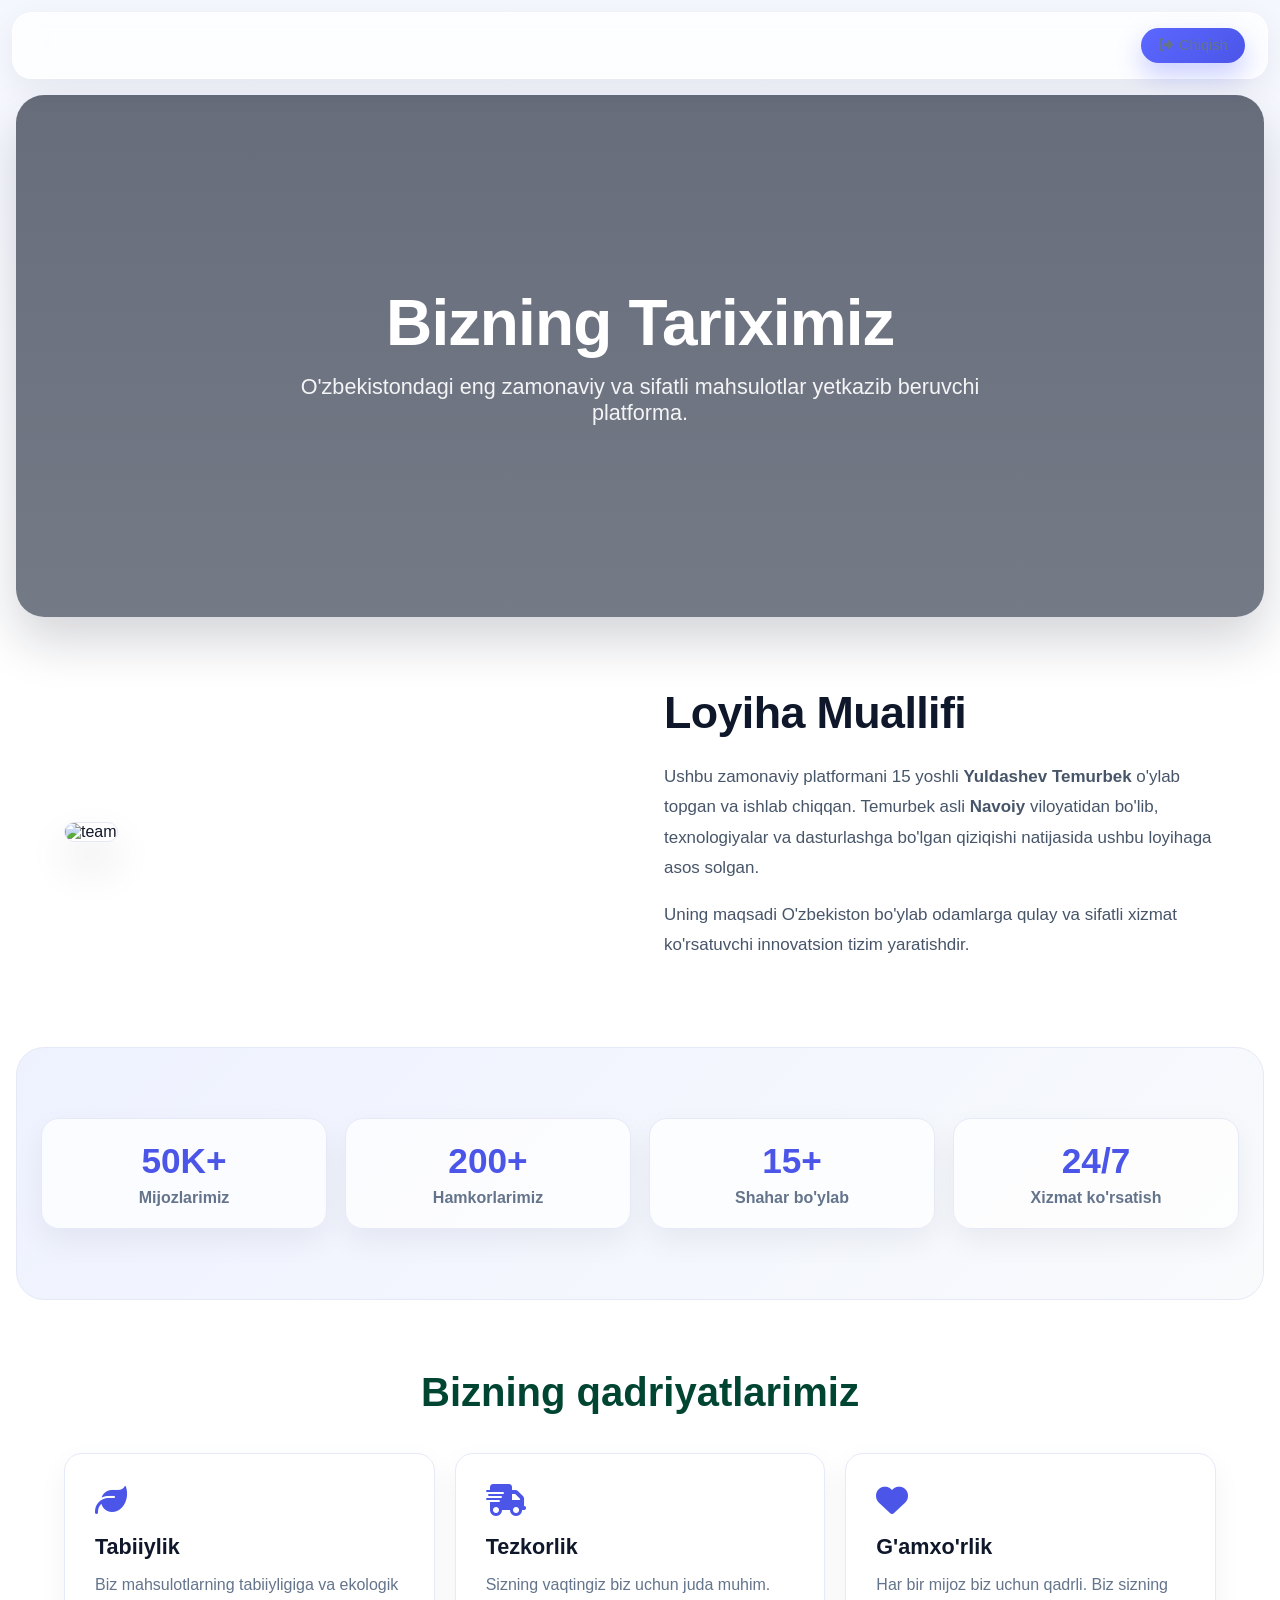
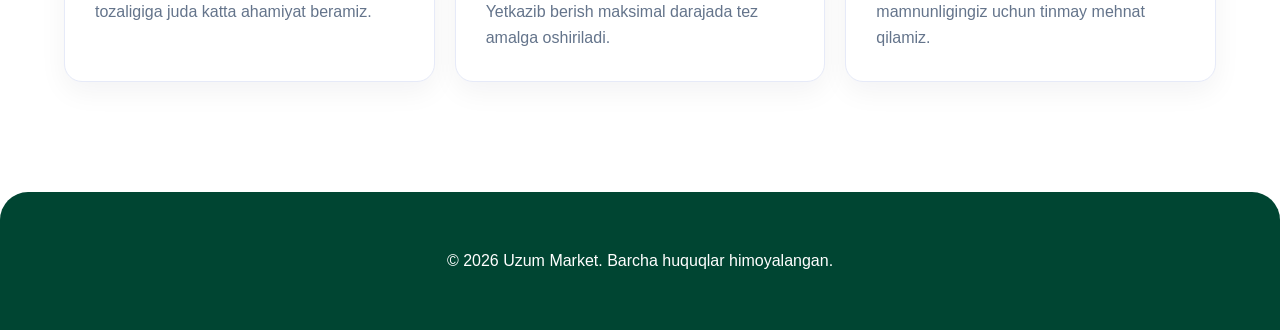
==== about.html @ 5b82d638 "Initial commit with Google Login and design updates" ====
<!DOCTYPE html>
<html lang="uz">
<head>
    <meta charset="UTF-8">
    <meta name="viewport" content="width=device-width, initial-scale=1.0">
    <title>Biz haqimizda - Uzum Market</title>
    <link rel="stylesheet" href="styles.css">
    <link href="https://fonts.googleapis.com/css2?family=Outfit:wght@300;400;600;700&display=swap" rel="stylesheet">
    <link href="https://cdnjs.cloudflare.com/ajax/libs/font-awesome/6.4.0/css/all.min.css" rel="stylesheet">
    <style>
        body {
            font-family: 'Outfit', sans-serif;
            background: linear-gradient(180deg, #f5f7ff 0%, #ffffff 32%);
            color: #0f172a;
            overflow-x: hidden;
        }

        .about-exit-btn {
            text-decoration: none;
            padding: 0.58rem 1.1rem;
            font-size: 0.88rem;
        }

        .about-hero {
            min-height: 58vh;
            margin: 1rem 1rem 0;
            border-radius: 28px;
            background: linear-gradient(rgba(15, 23, 42, 0.62), rgba(30, 41, 59, 0.62)), url('https://images.unsplash.com/photo-1542838132-92c53300491e?ixlib=rb-1.2.1&auto=format&fit=crop&w=1350&q=80');
            background-size: cover;
            background-position: center;
            display: flex;
            align-items: center;
            justify-content: center;
            color: white;
            text-align: center;
            box-shadow: 0 24px 50px rgba(15, 23, 42, 0.18);
        }

        .hero-content h1 {
            font-size: clamp(2.4rem, 6vw, 4rem);
            margin-bottom: 14px;
            font-weight: 700;
            letter-spacing: -0.8px;
        }

        .hero-content p {
            font-size: clamp(1rem, 2.6vw, 1.35rem);
            opacity: 0.92;
            max-width: 720px;
            margin: 0 auto;
        }

        .section {
            padding: 70px 24px;
            max-width: 1200px;
            margin: 0 auto;
        }

        .grid-2 {
            display: grid;
            grid-template-columns: 1fr 1fr;
            gap: 48px;
            align-items: center;
        }

        .story-text h2 {
            font-size: clamp(2rem, 4.3vw, 2.8rem);
            color: #0f172a;
            margin-bottom: 24px;
            letter-spacing: -0.6px;
        }

        .story-text p {
            font-size: 1.06rem;
            line-height: 1.8;
            color: #475569;
            margin-bottom: 16px;
        }

        .story-img img {
            width: 100%;
            border-radius: 26px;
            border: 1px solid #e5e9f7;
            box-shadow: 0 22px 44px rgba(15, 23, 42, 0.12);
        }

        .stats {
            background: linear-gradient(135deg, #eef2ff, #f8fafc);
            padding: 70px 24px;
            margin: 0 1rem;
            border-radius: 28px;
            border: 1px solid #e5e9f7;
        }

        .stats-grid {
            display: grid;
            grid-template-columns: repeat(4, 1fr);
            gap: 18px;
            max-width: 1200px;
            margin: 0 auto;
            text-align: center;
        }

        .stat-item {
            background: rgba(255, 255, 255, 0.75);
            border: 1px solid #e6eaf8;
            border-radius: 18px;
            padding: 1.35rem 1rem;
            box-shadow: 0 12px 30px rgba(15, 23, 42, 0.06);
        }

        .stat-item h3 {
            font-size: 2.2rem;
            color: #4b55e8;
            margin-bottom: 8px;
        }

        .stat-item p {
            font-size: 1rem;
            color: #64748b;
            font-weight: 600;
        }

        .values-grid {
            display: grid;
            grid-template-columns: repeat(3, 1fr);
            gap: 20px;
            margin-top: 38px;
        }

        .value-card {
            padding: 30px;
            background: white;
            border-radius: 18px;
            border: 1px solid #e6eaf8;
            transition: transform 0.25s ease, box-shadow 0.25s ease, border-color 0.25s ease;
            box-shadow: 0 10px 28px rgba(15, 23, 42, 0.05);
        }

        .value-card:hover {
            transform: translateY(-6px);
            box-shadow: 0 20px 36px rgba(15, 23, 42, 0.1);
            border-color: #cfd8ff;
        }

        .value-card i {
            font-size: 2rem;
            color: #4b55e8;
            margin-bottom: 18px;
        }

        .value-card h4 {
            font-size: 1.35rem;
            margin-bottom: 12px;
            color: #0f172a;
        }

        .value-card p {
            color: #64748b;
            line-height: 1.65;
        }

        footer {
            background: linear-gradient(180deg, #0f172a, #111827);
            color: #cbd5e1;
            padding: 60px 20px;
            text-align: center;
            margin-top: 40px;
            border-radius: 28px 28px 0 0;
        }

        @media (max-width: 960px) {
            .grid-2 {
                grid-template-columns: 1fr;
            }

            .stats-grid {
                grid-template-columns: repeat(2, 1fr);
            }

            .values-grid {
                grid-template-columns: 1fr;
            }
        }

        @media (max-width: 768px) {
            .about-hero {
                margin: 0.6rem;
                border-radius: 20px;
                min-height: 46vh;
            }

            .stats {
                margin: 0 0.6rem;
                border-radius: 20px;
                padding: 44px 16px;
            }

            .stats-grid {
                grid-template-columns: 1fr;
            }
        }
    </style>
</head>
<body>

    <header class="header">
        <div class="logo"></div>
        <nav class="nav">
            <a href="index.html" class="btn btn-primary about-exit-btn">
                <i class="fas fa-sign-out-alt"></i> Chiqish
            </a>
        </nav>
    </header>

    <section class="about-hero">
        <div class="hero-content">
            <h1>Bizning Tariximiz</h1>
            <p>O'zbekistondagi eng zamonaviy va sifatli mahsulotlar yetkazib beruvchi platforma.</p>
        </div>
    </section>

    <section class="section">
        <div class="grid-2">
            <div class="story-img">
                <img src="https://images.unsplash.com/photo-1534483509719-3feaee7c30da?ixlib=rb-1.2.1&auto=format&fit=crop&w=1350&q=80" alt="team">
            </div>
            <div class="story-text">
                <h2>Loyiha Muallifi</h2>
                <p>Ushbu zamonaviy platformani 15 yoshli <b>Yuldashev Temurbek</b> o'ylab topgan va ishlab chiqqan. Temurbek asli <b>Navoiy</b> viloyatidan bo'lib, texnologiyalar va dasturlashga bo'lgan qiziqishi natijasida ushbu loyihaga asos solgan.</p>
                <p>Uning maqsadi O'zbekiston bo'ylab odamlarga qulay va sifatli xizmat ko'rsatuvchi innovatsion tizim yaratishdir.</p>
            </div>
        </div>
    </section>

    <section class="stats">
        <div class="stats-grid">
            <div class="stat-item">
                <h3>50K+</h3>
                <p>Mijozlarimiz</p>
            </div>
            <div class="stat-item">
                <h3>200+</h3>
                <p>Hamkorlarimiz</p>
            </div>
            <div class="stat-item">
                <h3>15+</h3>
                <p>Shahar bo'ylab</p>
            </div>
            <div class="stat-item">
                <h3>24/7</h3>
                <p>Xizmat ko'rsatish</p>
            </div>
        </div>
    </section>

    <section class="section">
        <h2 style="text-align:center; font-size: 2.5rem; color: #004532; margin-bottom: 20px;">Bizning qadriyatlarimiz</h2>
        <div class="values-grid">
            <div class="value-card">
                <i class="fas fa-leaf"></i>
                <h4>Tabiiylik</h4>
                <p>Biz mahsulotlarning tabiiyligiga va ekologik tozaligiga juda katta ahamiyat beramiz.</p>
            </div>
            <div class="value-card">
                <i class="fas fa-shipping-fast"></i>
                <h4>Tezkorlik</h4>
                <p>Sizning vaqtingiz biz uchun juda muhim. Yetkazib berish maksimal darajada tez amalga oshiriladi.</p>
            </div>
            <div class="value-card">
                <i class="fas fa-heart"></i>
                <h4>G'amxo'rlik</h4>
                <p>Har bir mijoz biz uchun qadrli. Biz sizning mamnunligingiz uchun tinmay mehnat qilamiz.</p>
            </div>
        </div>
    </section>

    <footer style="background:#004532; color:white; padding: 60px 20px; text-align:center;">
        <p>&copy; 2026 Uzum Market. Barcha huquqlar himoyalangan.</p>
    </footer>

</body>
</html>
---- styles.css ----
:root {
    --primary-yellow: #f4ea6c;
    --text-dark: #121212;
    --text-gray: #666666;
}

* {
    margin: 0;
    padding: 0;
    box-sizing: border-box;
    font-family: 'Inter', sans-serif;
}

body {
    background-color: #ffffff;
    min-height: 100vh;
    display: flex;
    flex-direction: column;
    overflow-x: hidden;
}

.header {
    display: flex;
    justify-content: space-between;
    align-items: center;
    padding: 1.2rem 2.5rem;
    background-color: white;
}

.logo {
    display: flex;
    align-items: center;
    gap: 0.6rem;
    font-weight: 500;
    font-size: 1rem;
    color: var(--text-dark);
}

.logo-icon {
    background-color: var(--text-dark);
    color: white;
    width: 28px;
    height: 28px;
    display: flex;
    align-items: center;
    justify-content: center;
    border-radius: 6px;
    font-size: 1rem;
}

.nav {
    display: flex;
    gap: 2rem;
}

.nav a {
    text-decoration: none;
    color: var(--text-gray);
    font-size: 0.9rem;
    font-weight: 500;
    display: flex;
    align-items: center;
    gap: 0.4rem;
    transition: color 0.3s;
}

.nav a:hover {
    color: var(--text-dark);
}

.text-xs {
    font-size: 0.65rem;
}

.btn {
    padding: 0.6rem 1.4rem;
    border-radius: 50px;
    font-weight: 500;
    font-size: 0.9rem;
    border: none;
    cursor: pointer;
    transition: all 0.3s ease;
}

.btn-primary {
    background-color: var(--primary-yellow);
    color: var(--text-dark);
}

.btn-primary:hover {
    transform: translateY(-2px);
    box-shadow: 0 4px 12px rgba(244, 234, 108, 0.4);
}

.btn-secondary {
    background-color: rgba(255, 255, 255, 0.15);
    color: white;
    backdrop-filter: blur(8px);
    border: 1px solid rgba(255, 255, 255, 0.3);
}

.btn-secondary:hover {
    background-color: rgba(255, 255, 255, 0.25);
}

.main-container {
    flex: 1;
    padding: 0 0.5rem 0.5rem 0.5rem;
    display: flex;
    flex-direction: column;
}

.hero-section {
    width: 100%;
    min-height: calc(100vh - 80px);
    display: flex;
    margin-bottom: 2rem;
}

.content-wrapper {
    flex: 1;
    border-radius: 12px;
    background-image: linear-gradient(rgba(0, 0, 0, 0.45), rgba(0, 0, 0, 0.45)), url('bg.png');
    background-size: cover;
    background-position: center;
    display: flex;
    padding: 4rem 6rem;
    position: relative;
    box-shadow: 0 4px 24px rgba(0,0,0,0.1);
}

.left-content {
    flex: 1;
    display: flex;
    flex-direction: column;
    justify-content: center;
    z-index: 2;
}

.left-content h1 {
    color: white;
    font-size: 4.5rem;
    font-weight: 200;
    line-height: 1.1;
    margin-bottom: 2rem;
    letter-spacing: -1px;
}

.subtitle {
    color: rgba(255, 255, 255, 0.9);
    font-size: 1.1rem;
    margin-bottom: 2.5rem;
    font-weight: 300;
}

.cta-buttons {
    display: flex;
    gap: 1rem;
}

.right-content {
    flex: 1;
    display: flex;
    align-items: center;
    justify-content: flex-end;
    z-index: 2;
}

.glass-card {
    background: rgba(255, 255, 255, 0.05);
    backdrop-filter: blur(16px);
    -webkit-backdrop-filter: blur(16px);
    border: 1px solid rgba(255, 255, 255, 0.15);
    border-radius: 20px;
    padding: 2.5rem;
    width: 100%;
    max-width: 580px;
    color: white;
    box-shadow: 0 8px 32px rgba(0, 0, 0, 0.1);
}

.stats-row {
    display: flex;
    gap: 1.5rem;
    margin-bottom: 2rem;
    border-bottom: 1px solid rgba(255, 255, 255, 0.15);
    padding-bottom: 2rem;
}

.stat {
    flex: 1;
}

.stat h3 {
    font-size: 1.6rem;
    font-weight: 500;
    margin-bottom: 0.5rem;
}

.stat p {
    font-size: 0.75rem;
    color: rgba(255, 255, 255, 0.7);
    line-height: 1.5;
    font-weight: 300;
}

.logos-grid {
    display: grid;
    grid-template-columns: repeat(3, 1fr);
    gap: 1.5rem 1rem;
    align-items: center;
}

.partner-logo {
    display: flex;
    align-items: center;
    gap: 0.5rem;
    font-size: 1rem;
    font-weight: 600;
    color: white;
}

.partner-logo i {
    font-size: 1.2rem;
}

.bordered {
    border: 1px solid white;
    padding: 0.1rem 0.2rem;
    border-radius: 2px;
}

/* User Pill Styling */
.user-pill {
    display: flex;
    align-items: center;
    background: rgba(0, 69, 50, 0.05);
    border: 1px solid rgba(0, 69, 50, 0.1);
    padding: 5px 5px 5px 12px;
    border-radius: 50px;
    gap: 10px;
    transition: all 0.3s ease;
}

.user-pill:hover {
    background: rgba(0, 69, 50, 0.08);
    transform: translateY(-1px);
}

.user-pill-name {
    font-weight: 500;
    color: #004532;
    font-size: 0.9rem;
}

.user-pill-avatar {
    width: 32px;
    height: 32px;
    border-radius: 50%;
    object-fit: cover;
    border: 2px solid white;
    box-shadow: 0 2px 8px rgba(0,0,0,0.1);
}

.user-pill-initials {
    width: 32px;
    height: 32px;
    border-radius: 50%;
    background: #004532;
    color: white;
    display: flex;
    align-items: center;
    justify-content: center;
    font-size: 0.8rem;
    font-weight: 600;
}

.user-pill-logout {
    background: white;
    border: none;
    width: 28px;
    height: 28px;
    border-radius: 50%;
    display: flex;
    align-items: center;
    justify-content: center;
    cursor: pointer;
    color: #ff4757;
    transition: all 0.2s ease;
    box-shadow: 0 2px 5px rgba(0,0,0,0.05);
}

.user-pill-logout:hover {
    background: #ff4757;
    color: white;
    transform: scale(1.1);
}

/* Dropdown Styles */
.nav {
    position: relative;
    display: flex;
    gap: 1rem;
    align-items: center;
}

.nav-link {
    padding: 0.5rem 1rem;
    border-radius: 50px;
    transition: all 0.3s ease;
}

.dropdown:hover .nav-link, .nav-link:hover {
    background-color: #fdfae2;
    color: #121212;
}

.dropdown {
    position: relative;
}

.dropdown-menu {
    position: absolute;
    top: calc(100% + 12px);
    background: white;
    border-radius: 16px;
    box-shadow: 0 20px 60px rgba(0,0,0,0.12), 0 2px 8px rgba(0,0,0,0.06);
    opacity: 0;
    visibility: hidden;
    transform: translateY(8px);
    transition: all 0.25s ease;
    z-index: 9999;
    border: 1px solid #eaeaea;
    pointer-events: none;
}

.dropdown:hover .dropdown-menu {
    opacity: 1;
    visibility: visible;
    transform: translateY(0);
    pointer-events: all;
}

/* Simple Dropdown */
.simple-dropdown {
    position: relative;
}

.simple-menu {
    left: -20px;
    min-width: 220px;
    padding: 1rem 0;
}

.simple-menu a {
    display: block;
    padding: 0.8rem 1.5rem;
    color: #333;
    font-weight: 500;
    font-size: 0.95rem;
    transition: background 0.2s;
    text-decoration: none;
}

.simple-menu a:hover {
    background: #f8f9fa;
    color: #000;
}

/* Mega Menu */
.mega-dropdown {
    position: static;
}

.header {
    position: relative;
    z-index: 9998;
    background: white;
}

.mega-menu {
    /* Stretch full width of header */
    position: absolute;
    left: 0;
    right: 0;
    width: 100%;
    top: 100%;
    margin-top: 0;
    padding: 2.5rem 3rem;
    border-radius: 0 0 20px 20px;
    /* Ensure white bg covers hero image below */
    background: white !important;
    box-shadow: 0 20px 60px rgba(0,0,0,0.12) !important;
    border-top: 1px solid #f0f0f0;
}

.mega-menu-content {
    display: flex;
    gap: 3rem;
}

.mega-menu-columns {
    flex: 2;
    display: flex;
    gap: 2rem;
    justify-content: space-between;
}

.mega-col {
    flex: 1;
}

.mega-col h4 {
    font-size: 0.75rem;
    color: #999;
    margin-bottom: 1.5rem;
    font-weight: 600;
    letter-spacing: 0.5px;
}

.mega-item {
    display: flex;
    align-items: flex-start;
    gap: 1rem;
    margin-bottom: 1.5rem;
    text-decoration: none;
    color: #333;
    transition: all 0.2s;
    padding: 0.5rem;
    border-radius: 10px;
}

.mega-item:hover {
    background: #f8f9fa;
    transform: translateX(0);
}

.mega-item-img {
    width: 48px;
    height: 48px;
    border-radius: 10px;
    object-fit: cover;
    flex-shrink: 0;
}

.mega-item i {
    font-size: 1.2rem;
    color: #888;
    margin-top: 0.2rem;
    width: 24px;
    text-align: center;
}

.mega-item div {
    display: flex;
    flex-direction: column;
}

.mega-item strong {
    font-size: 0.95rem;
    font-weight: 600;
    color: #1a1a1a;
    margin-bottom: 0.3rem;
}

.mega-item span {
    font-size: 0.8rem;
    color: #777;
    line-height: 1.4;
}

.mega-card-right {
    flex: 1;
    max-width: 380px;
}

.dark-card {
    background: #0f1115;
    color: white;
    border-radius: 16px;
    padding: 2.5rem;
    height: 100%;
    display: flex;
    flex-direction: column;
    justify-content: center;
}

.dark-card h2 {
    font-size: 1.8rem;
    font-weight: 500;
    margin-bottom: 1rem;
    line-height: 1.2;
}

.dark-card p {
    color: #aaa;
    font-size: 0.95rem;
    margin-bottom: 2.5rem;
    line-height: 1.5;
}

.btn-link {
    color: white;
    text-decoration: none;
    font-weight: 600;
    font-size: 0.95rem;
    display: inline-flex;
    align-items: center;
    gap: 0.5rem;
    transition: opacity 0.2s;
}

.btn-link:hover {
    opacity: 0.8;
}

/* Additional Sections General */
.section-label {
    text-align: center;
    font-size: 0.75rem;
    font-weight: 600;
    color: #888;
    letter-spacing: 1px;
    margin-bottom: 1rem;
    text-transform: uppercase;
}

.section-title {
    text-align: center;
    font-size: 3.5rem;
    font-weight: 200;
    color: #1a1a1a;
    line-height: 1.1;
    margin-bottom: 3rem;
}

.section-subtitle {
    text-align: center;
    color: #666;
    margin-top: -2rem;
    margin-bottom: 3rem;
}

.text-center {
    text-align: center;
}

.mt-2 {
    margin-top: 2rem;
}

.mt-1 {
    margin-top: 1rem;
}

/* Testimonials Section */
.testimonials-section {
    padding: 6rem 2rem;
    background-color: #f2f6fa;
}

.testimonials-grid {
    display: flex;
    flex-wrap: wrap;
    gap: 1.5rem;
    max-width: 950px;
    margin: 0 auto;
    justify-content: space-between;
}

.testimonial-card {
    background: white;
    padding: 2.5rem;
    border-radius: 20px;
    box-shadow: 0 4px 15px rgba(0,0,0,0.02);
    border: 1px solid #eef2f6;
    display: flex;
    flex-direction: column;
    justify-content: space-between;
}

.testimonial-card:nth-child(1) { width: 38%; }
.testimonial-card:nth-child(2) { width: 59%; }
.testimonial-card:nth-child(3) { width: 59%; }
.testimonial-card:nth-child(4) { width: 38%; }

.testimonial-text {
    font-size: 1.15rem;
    color: #1a1a1a;
    margin-bottom: 2.5rem;
    font-weight: 500;
}

.testimonial-author {
    display: flex;
    align-items: center;
    gap: 1rem;
}

.avatar {
    width: 44px;
    height: 44px;
    border-radius: 50%;
    object-fit: cover;
}

.testimonial-author div {
    display: flex;
    flex-direction: column;
}

.testimonial-author strong {
    font-size: 0.9rem;
    color: #1a1a1a;
    font-weight: 600;
}

.testimonial-author span {
    font-size: 0.8rem;
    color: #888;
}

/* Features Section */
.features-section {
    padding: 6rem 2rem;
    background-color: #ffffff;
    max-width: 1000px;
    margin: 0 auto;
}

.category-tabs {
    display: flex;
    justify-content: center;
    gap: 0.5rem;
    margin-bottom: 4rem;
}

.tab-btn {
    background: none;
    border: none;
    padding: 0.6rem 1.5rem;
    border-radius: 50px;
    font-size: 0.95rem;
    font-weight: 500;
    color: #1a1a1a;
    cursor: pointer;
    transition: all 0.2s;
}

.tab-btn:hover {
    background-color: #f8f9fa;
}

.tab-btn.active {
    background-color: var(--primary-yellow);
}

.features-grid {
    display: grid;
    grid-template-columns: repeat(2, 1fr);
    gap: 3rem;
}

.feature-card {
    display: flex;
    gap: 1.5rem;
    align-items: center;
    transition: opacity 0.3s ease;
}

.feature-card.hide {
    display: none;
}

.feature-img {
    width: 180px;
    height: 180px;
    border-radius: 24px;
    object-fit: cover;
}

.feature-content {
    flex: 1;
}

.feature-tag {
    display: inline-block;
    background: #f0f2f5;
    color: #555;
    font-size: 0.65rem;
    font-weight: 600;
    padding: 0.3rem 0.6rem;
    border-radius: 6px;
    margin-bottom: 1rem;
}

.feature-content h3 {
    font-size: 1.4rem;
    font-weight: 500;
    color: #1a1a1a;
    margin-bottom: 0.5rem;
}

.feature-content p {
    font-size: 0.95rem;
    color: #666;
    margin-bottom: 1.5rem;
}

/* Footer Section */
.footer {
    background-color: #f2f6fa;
    padding: 5rem 6rem 3rem 6rem;
    position: relative;
    border-top: 1px solid #eef2f6;
}

.footer-top {
    display: flex;
    justify-content: space-between;
    margin-bottom: 4rem;
    padding-bottom: 4rem;
    border-bottom: 1px solid #dce2eb;
}

.footer-left h2 {
    font-size: 2.2rem;
    font-weight: 200;
    color: #89a;
    margin-bottom: 2rem;
    line-height: 1.2;
}

.footer-left h2 a {
    color: #89a;
    text-decoration: none;
}

.footer-left p {
    color: #555;
    margin-bottom: 1.5rem;
    font-size: 0.95rem;
}

.footer-right {
    display: flex;
    gap: 5rem;
}

.footer-col h4 {
    font-size: 0.75rem;
    color: #1a1a1a;
    margin-bottom: 1.5rem;
    text-transform: uppercase;
    letter-spacing: 0.5px;
}

.footer-col a {
    display: block;
    color: #666;
    text-decoration: none;
    font-size: 0.9rem;
    margin-bottom: 1rem;
    transition: color 0.2s;
}

.footer-col a:hover {
    color: #1a1a1a;
}

.footer-bottom {
    display: flex;
    justify-content: space-between;
    align-items: center;
}

.footer-logo {
    display: flex;
    align-items: center;
    gap: 0.6rem;
    font-weight: 600;
    font-size: 0.95rem;
}

.footer-socials {
    display: flex;
    gap: 1.2rem;
}

.footer-socials a {
    color: #666;
    font-size: 1.2rem;
    transition: color 0.2s;
}

.footer-socials a:hover {
    color: #1a1a1a;
}

.footer-links {
    display: flex;
    gap: 1.5rem;
}

.footer-links a {
    color: #666;
    text-decoration: none;
    font-size: 0.9rem;
}

.scroll-top-btn {
    position: absolute;
    right: 2rem;
    top: 50%;
    transform: translateY(-50%) rotate(90deg) translateX(50%);
    transform-origin: right top;
    background: none;
    border: none;
    color: #888;
    font-size: 0.85rem;
    cursor: pointer;
    display: flex;
    align-items: center;
    gap: 0.5rem;
    transition: color 0.3s;
}

.scroll-top-btn:hover {
    color: #1a1a1a;
}

/* ===== REGISTER MODAL ===== */
.modal-overlay {
    position: fixed;
    inset: 0;
    background: rgba(0, 0, 0, 0.45);
    backdrop-filter: blur(6px);
    z-index: 99999;
    display: flex;
    align-items: center;
    justify-content: center;
    opacity: 0;
    visibility: hidden;
    transition: all 0.3s ease;
}

.modal-overlay.active {
    opacity: 1;
    visibility: visible;
}

.modal-box {
    background: white;
    border-radius: 24px;
    width: 90%;
    max-width: 900px;
    padding: 3rem;
    position: relative;
    transform: translateY(20px) scale(0.97);
    transition: transform 0.35s cubic-bezier(0.34, 1.56, 0.64, 1);
    box-shadow: 0 30px 80px rgba(0,0,0,0.15);
}

.modal-overlay.active .modal-box {
    transform: translateY(0) scale(1);
}

.modal-close {
    position: absolute;
    top: 1.2rem;
    right: 1.5rem;
    background: #f0f0f0;
    border: none;
    width: 36px;
    height: 36px;
    border-radius: 50%;
    font-size: 1.3rem;
    cursor: pointer;
    display: flex;
    align-items: center;
    justify-content: center;
    color: #555;
    transition: all 0.2s;
    line-height: 1;
}

.modal-close:hover {
    background: #e0e0e0;
    color: #111;
}

.modal-inner {
    display: flex;
    gap: 4rem;
    align-items: flex-start;
}

.modal-left {
    flex: 0 0 260px;
    padding-top: 1rem;
}

.modal-left h2 {
    font-size: 3rem;
    font-weight: 200;
    color: #1a1a1a;
    line-height: 1.1;
    margin-bottom: 1.5rem;
}

.modal-left p {
    font-size: 0.95rem;
    color: #666;
    line-height: 1.7;
}

.highlight-blue {
    color: #3b82f6;
}

.highlight-green {
    color: #22c55e;
}

.modal-right {
    flex: 1;
}

.form-row {
    display: grid;
    grid-template-columns: 1fr 1fr;
    gap: 1rem;
    margin-bottom: 1rem;
}

.form-group {
    display: flex;
    flex-direction: column;
    gap: 0.4rem;
    margin-bottom: 1rem;
}

.form-group.full {
    grid-column: 1 / -1;
}

.form-group label {
    font-size: 0.7rem;
    font-weight: 600;
    color: #888;
    letter-spacing: 0.6px;
    text-transform: uppercase;
}

.form-group input,
.form-group textarea {
    border: 1px solid #e0e0e0;
    border-radius: 10px;
    padding: 0.8rem 1rem;
    font-size: 0.95rem;
    color: #1a1a1a;
    outline: none;
    transition: border-color 0.2s, box-shadow 0.2s;
    font-family: 'Inter', sans-serif;
    background: #fafafa;
    resize: vertical;
}

.form-group input:focus,
.form-group textarea:focus {
    border-color: #aaa;
    background: white;
    box-shadow: 0 0 0 3px rgba(0,0,0,0.04);
}

.submit-btn {
    width: 100%;
    padding: 1rem;
    font-size: 1rem;
    border-radius: 50px;
    margin-top: 0.5rem;
}

/* ===== USER PILL (LOGGED IN) ===== */
.header-actions {
    display: flex;
    align-items: center;
    gap: 20px;
}

.user-pill {
    display: flex;
    align-items: center;
    background: #f4f9fc;
    padding: 5px 15px;
    border-radius: 50px;
    gap: 10px;
}

.user-pill-avatar {
    width: 32px;
    height: 32px;
    border-radius: 50%;
    object-fit: cover;
}

.user-pill-name {
    font-weight: 500;
    color: #111;
    max-width: 120px;
    white-space: nowrap;
    overflow: hidden;
    text-overflow: ellipsis;
}

.user-pill-logout {
    background: none;
    border: none;
    color: #888;
    cursor: pointer;
    font-size: 1rem;
    display: flex;
    align-items: center;
    justify-content: center;
    padding: 0.2rem;
    margin-left: 0.2rem;
    transition: color 0.2s;
}

.user-pill-logout:hover {
    color: #ef4444;
}

/* ===== MODERN UI REFRESH ===== */
:root {
    --primary: #5b67ff;
    --primary-strong: #4b55e8;
    --primary-soft: #eef0ff;
    --accent: #22c55e;
    --bg-main: #f4f7ff;
    --surface: #ffffff;
    --surface-soft: #f7f9ff;
    --border-soft: #e5e9f7;
    --shadow-soft: 0 10px 30px rgba(15, 23, 42, 0.06);
    --shadow-strong: 0 24px 55px rgba(15, 23, 42, 0.14);
    --text-dark: #0f172a;
    --text-gray: #64748b;
}

body {
    background:
        radial-gradient(900px 480px at 0% 0%, rgba(91, 103, 255, 0.14), transparent 55%),
        radial-gradient(900px 520px at 100% 0%, rgba(34, 197, 94, 0.08), transparent 60%),
        var(--bg-main);
    color: var(--text-dark);
}

.header {
    position: sticky;
    top: 12px;
    margin: 12px 12px 0;
    border-radius: 20px;
    padding: 0.95rem 1.35rem;
    border: 1px solid rgba(255, 255, 255, 0.8);
    background: rgba(255, 255, 255, 0.76);
    backdrop-filter: blur(14px);
    -webkit-backdrop-filter: blur(14px);
    box-shadow: 0 10px 30px rgba(15, 23, 42, 0.07);
}

.logo {
    font-weight: 600;
    letter-spacing: -0.2px;
}

.logo-icon {
    width: 32px;
    height: 32px;
    border-radius: 10px;
    background: linear-gradient(135deg, var(--primary), var(--primary-strong));
    box-shadow: 0 8px 20px rgba(91, 103, 255, 0.32);
}

.nav {
    gap: 0.6rem;
}

.nav a {
    color: var(--text-gray);
}

.nav-link {
    padding: 0.58rem 0.95rem;
    font-weight: 500;
    border-radius: 999px;
    border: 1px solid transparent;
}

.dropdown:hover .nav-link,
.nav-link:hover,
.nav-link.active {
    background: var(--primary-soft);
    border-color: #dce1ff;
    color: #1e293b;
}

.btn {
    border-radius: 999px;
    font-weight: 600;
    letter-spacing: 0.1px;
}

.btn-primary {
    background: linear-gradient(135deg, var(--primary), var(--primary-strong));
    color: white;
    box-shadow: 0 12px 26px rgba(91, 103, 255, 0.32);
}

.btn-primary:hover {
    box-shadow: 0 16px 32px rgba(91, 103, 255, 0.4);
}

.btn-secondary {
    background-color: rgba(255, 255, 255, 0.14);
    border: 1px solid rgba(255, 255, 255, 0.35);
}

.main-container {
    padding: 1rem 0.75rem 0.9rem;
    gap: 1rem;
}

.hero-section {
    min-height: calc(100vh - 120px);
    margin-bottom: 0.8rem;
}

.content-wrapper {
    border-radius: 30px;
    background-image: linear-gradient(120deg, rgba(6, 12, 34, 0.7), rgba(30, 41, 93, 0.58)), url('bg.png');
    box-shadow: var(--shadow-strong);
    padding: 3.2rem 3.3rem;
}

.left-content h1 {
    font-size: clamp(2.8rem, 6.8vw, 5rem);
    font-weight: 300;
    line-height: 1.03;
    margin-bottom: 1.4rem;
}

.subtitle {
    font-size: 1.05rem;
    color: rgba(255, 255, 255, 0.83);
    margin-bottom: 2rem;
}

.glass-card {
    background: rgba(255, 255, 255, 0.08);
    border: 1px solid rgba(255, 255, 255, 0.2);
    box-shadow: 0 18px 45px rgba(15, 23, 42, 0.25);
}

.stats-row {
    border-bottom: 1px solid rgba(255, 255, 255, 0.22);
}

.stat h3 {
    font-size: 1.5rem;
}

.dropdown-menu {
    border-radius: 18px;
    border: 1px solid var(--border-soft);
    box-shadow: 0 24px 60px rgba(15, 23, 42, 0.12), 0 6px 14px rgba(15, 23, 42, 0.07);
}

.simple-menu {
    padding: 0.7rem 0;
}

.simple-menu a {
    border-radius: 10px;
    margin: 0 0.45rem;
    padding: 0.7rem 1rem;
}

.simple-menu a:hover {
    background: var(--surface-soft);
}

.mega-menu {
    border-radius: 0 0 22px 22px;
    border-top: 1px solid var(--border-soft);
    padding: 2.2rem 2.4rem;
}

.mega-item {
    border-radius: 12px;
}

.mega-item:hover {
    background: var(--surface-soft);
}

.dark-card {
    background: linear-gradient(150deg, #0f172a, #1e293b);
    box-shadow: 0 20px 40px rgba(15, 23, 42, 0.25);
}

.section-label {
    color: #6366f1;
}

.section-title {
    color: #0f172a;
    letter-spacing: -1px;
    font-size: clamp(2rem, 5.5vw, 3.6rem);
}

.section-subtitle {
    color: var(--text-gray);
}

.testimonials-section {
    background: transparent;
    padding: 4.8rem 1.2rem;
}

.testimonials-grid {
    display: grid;
    grid-template-columns: repeat(2, minmax(0, 1fr));
    gap: 1.25rem;
    max-width: 1080px;
}

.testimonial-card,
.testimonial-card:nth-child(1),
.testimonial-card:nth-child(2),
.testimonial-card:nth-child(3),
.testimonial-card:nth-child(4) {
    width: auto;
}

.testimonial-card {
    border-radius: 18px;
    border: 1px solid var(--border-soft);
    box-shadow: var(--shadow-soft);
}

.testimonial-text {
    font-size: 1.05rem;
    line-height: 1.6;
}

.features-section {
    max-width: 1120px;
    padding: 5rem 1.2rem;
}

.category-tabs {
    gap: 0.7rem;
    margin-bottom: 2.5rem;
}

.tab-btn {
    border: 1px solid var(--border-soft);
    background: #fff;
    padding: 0.62rem 1.15rem;
    color: #334155;
}

.tab-btn:hover {
    background: var(--surface-soft);
}

.tab-btn.active {
    background: var(--primary-soft);
    color: #312e81;
    border-color: #d5dcff;
}

.features-grid {
    gap: 1rem;
}

.feature-card {
    align-items: flex-start;
    background: #fff;
    border: 1px solid var(--border-soft);
    border-radius: 18px;
    padding: 1.25rem;
    box-shadow: var(--shadow-soft);
}

.feature-tag {
    background: var(--primary-soft);
    color: #4338ca;
}

.feature-content h3 {
    margin-top: 0.4rem;
}

.feature-author {
    display: flex;
    align-items: center;
    gap: 0.7rem;
}

.feature-author div {
    display: flex;
    flex-direction: column;
}

.feature-author span {
    color: #94a3b8;
    font-size: 0.8rem;
}

.footer {
    background: linear-gradient(180deg, #0f172a, #111827);
    border-top: none;
    color: #cbd5e1;
    margin-top: 2.2rem;
    border-radius: 26px 26px 0 0;
    padding: 4rem 3rem 2rem;
}

.footer-top {
    border-bottom: 1px solid rgba(148, 163, 184, 0.25);
}

.footer-left h2,
.footer-left h2 a {
    color: #f1f5f9;
}

.footer-left p {
    color: #94a3b8;
}

.footer-col h4 {
    color: #e2e8f0;
}

.footer-col a,
.footer-links a,
.footer-socials a {
    color: #94a3b8;
}

.footer-col a:hover,
.footer-links a:hover,
.footer-socials a:hover {
    color: #ffffff;
}

.footer-logo {
    color: #f8fafc;
}

.scroll-top-btn {
    color: #e2e8f0;
}

.modal-box {
    border: 1px solid var(--border-soft);
    border-radius: 22px;
}

.modal-left h2 {
    font-size: clamp(2rem, 5vw, 3rem);
}

.form-group input,
.form-group textarea {
    border-color: #d9deef;
    background: #f8faff;
}

.form-group input:focus,
.form-group textarea:focus {
    border-color: #b3beff;
    box-shadow: 0 0 0 4px rgba(91, 103, 255, 0.12);
}

.header-actions {
    gap: 12px;
}

.user-pill {
    background: #f3f6ff;
    border: 1px solid #e2e8ff;
    padding: 6px 12px;
    box-shadow: 0 7px 18px rgba(15, 23, 42, 0.06);
}

.user-pill-initials {
    width: 32px;
    height: 32px;
    border-radius: 50%;
    display: inline-flex;
    align-items: center;
    justify-content: center;
    background: linear-gradient(135deg, var(--primary), var(--primary-strong));
    color: white;
    font-size: 0.75rem;
    font-weight: 700;
}

.user-pill-logout {
    border-radius: 8px;
}

#cartCount {
    width: 18px !important;
    height: 18px !important;
    top: -8px !important;
    right: -8px !important;
    display: inline-flex !important;
    align-items: center;
    justify-content: center;
    font-size: 0.68rem;
    font-weight: 600;
    background: #ef4444 !important;
}

#cartCount:empty {
    width: 12px !important;
    height: 12px !important;
}

@media (max-width: 1180px) {
    .header {
        flex-wrap: wrap;
        row-gap: 0.65rem;
    }

    .nav {
        width: 100%;
        justify-content: center;
        flex-wrap: wrap;
    }

    .mega-menu-content {
        flex-direction: column;
    }

    .mega-card-right {
        max-width: none;
    }
}

@media (max-width: 920px) {
    .content-wrapper {
        flex-direction: column;
        padding: 2.4rem 1.6rem;
    }

    .hero-section {
        min-height: auto;
    }

    .right-content {
        justify-content: flex-start;
    }

    .logos-grid {
        grid-template-columns: repeat(2, 1fr);
    }

    .testimonials-grid {
        grid-template-columns: 1fr;
    }

    .features-grid {
        grid-template-columns: 1fr;
    }
}

@media (max-width: 760px) {
    .header {
        margin: 8px 8px 0;
        padding: 0.8rem 0.9rem;
    }

    .main-container {
        padding: 0.7rem 0.45rem;
    }

    .glass-card {
        padding: 1.4rem;
    }

    .stats-row {
        flex-direction: column;
        gap: 1rem;
    }

    .footer {
        border-radius: 18px 18px 0 0;
        padding: 2.6rem 1.2rem 1.8rem;
    }

    .footer-top {
        flex-direction: column;
        gap: 2rem;
        margin-bottom: 2rem;
        padding-bottom: 2rem;
    }

    .footer-right {
        gap: 2rem;
        flex-wrap: wrap;
    }

    .footer-bottom {
        flex-direction: column;
        gap: 1rem;
        align-items: flex-start;
    }

    .scroll-top-btn {
        position: static;
        transform: none;
        margin-top: 1rem;
    }

    .modal-box {
        padding: 1.5rem;
    }

    .modal-inner {
        flex-direction: column;
        gap: 1.6rem;
    }

    .form-row {
        grid-template-columns: 1fr;
    }
}
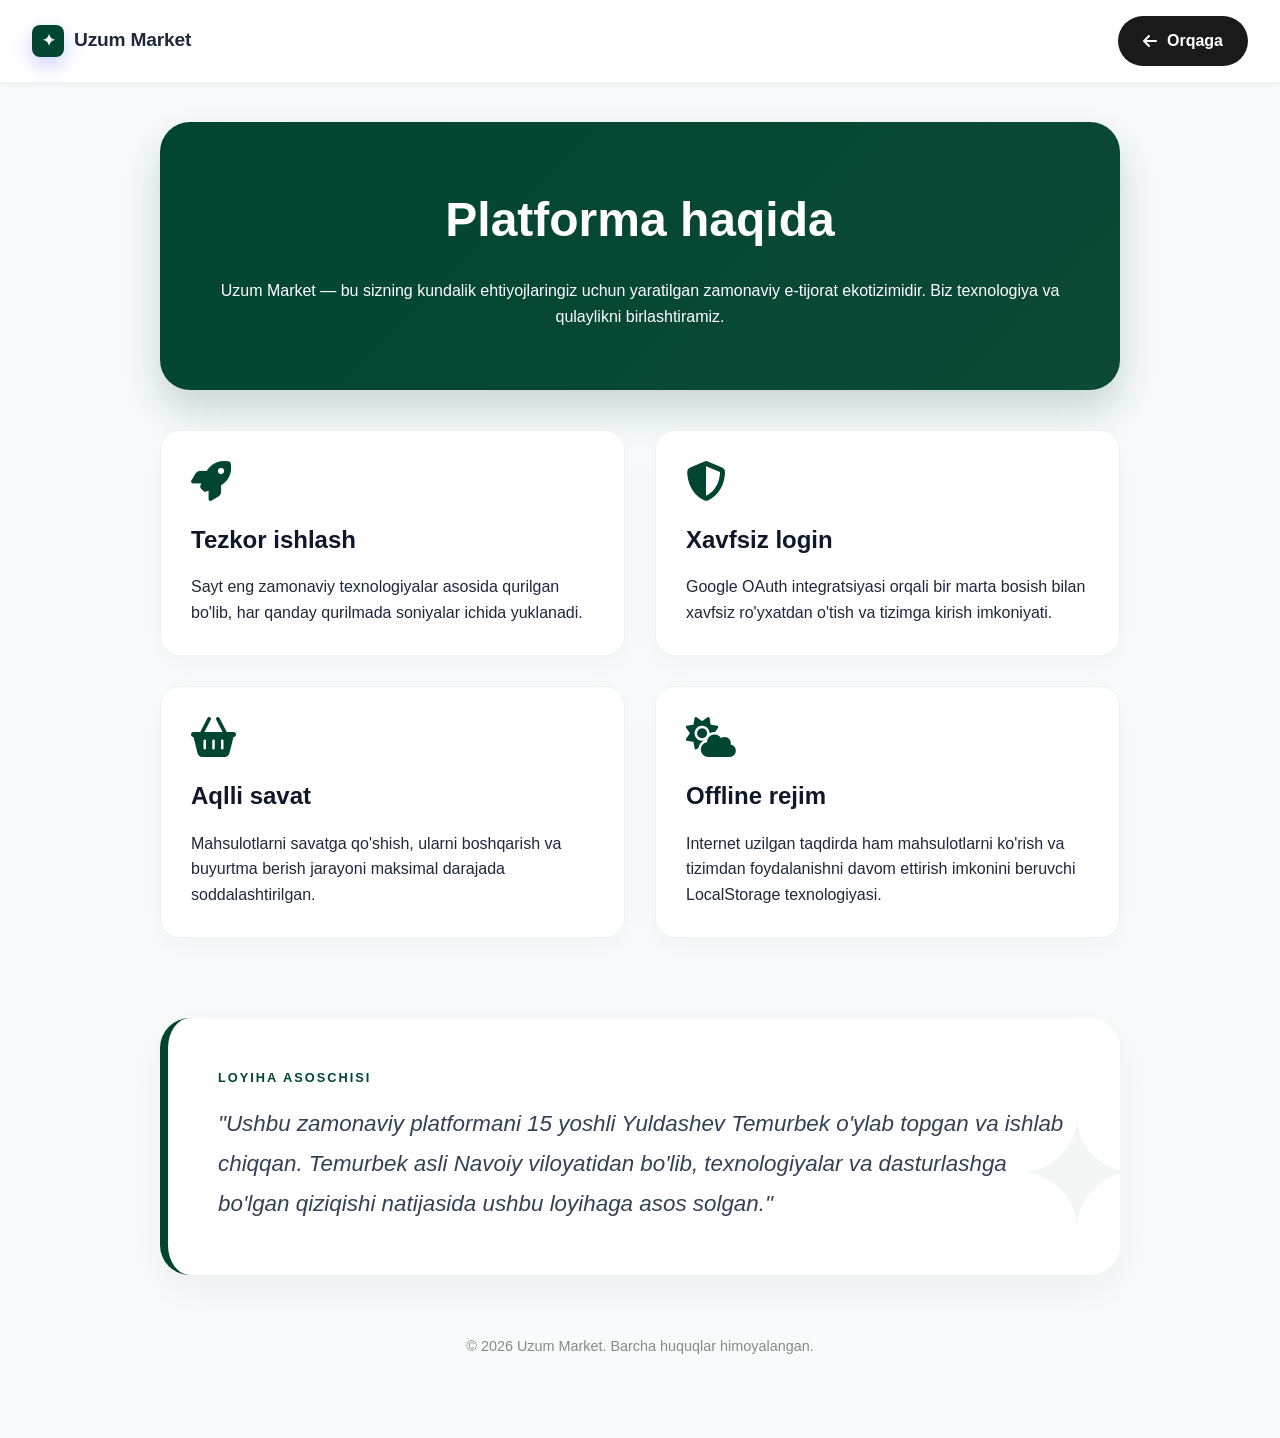
==== commit c0fcea06: "Updated about page with project details and author information" ====
--- a/about.html
+++ b/about.html
@@ -3,281 +3,210 @@
 <head>
     <meta charset="UTF-8">
     <meta name="viewport" content="width=device-width, initial-scale=1.0">
-    <title>Biz haqimizda - Uzum Market</title>
+    <title>Batafsil - Uzum Market</title>
     <link rel="stylesheet" href="styles.css">
     <link href="https://fonts.googleapis.com/css2?family=Outfit:wght@300;400;600;700&display=swap" rel="stylesheet">
     <link href="https://cdnjs.cloudflare.com/ajax/libs/font-awesome/6.4.0/css/all.min.css" rel="stylesheet">
     <style>
         body {
             font-family: 'Outfit', sans-serif;
-            background: linear-gradient(180deg, #f5f7ff 0%, #ffffff 32%);
+            background: #f8fafc;
+            color: #1e293b;
+            line-height: 1.6;
+        }
+        
+        .header-simple {
+            background: white;
+            padding: 1rem 2rem;
+            display: flex;
+            justify-content: space-between;
+            align-items: center;
+            box-shadow: 0 2px 10px rgba(0,0,0,0.05);
+            position: sticky;
+            top: 0;
+            z-index: 100;
+        }
+
+        .about-container {
+            max-width: 1000px;
+            margin: 40px auto;
+            padding: 0 20px;
+        }
+
+        .hero-card {
+            background: linear-gradient(135deg, #004532, #0d4a36);
+            color: white;
+            padding: 60px;
+            border-radius: 30px;
+            margin-bottom: 40px;
+            text-align: center;
+            box-shadow: 0 20px 40px rgba(0,69,50,0.2);
+        }
+
+        .hero-card h1 {
+            font-size: 3rem;
+            margin-bottom: 20px;
+            font-weight: 700;
+        }
+
+        .feature-section {
+            display: grid;
+            grid-template-columns: repeat(2, 1fr);
+            gap: 30px;
+            margin-bottom: 60px;
+        }
+
+        .info-card {
+            background: white;
+            padding: 30px;
+            border-radius: 20px;
+            box-shadow: 0 10px 30px rgba(0,0,0,0.03);
+            border: 1px solid #eef2f6;
+            transition: transform 0.3s ease;
+        }
+
+        .info-card:hover {
+            transform: translateY(-5px);
+        }
+
+        .info-card i {
+            font-size: 2.5rem;
+            color: #004532;
+            margin-bottom: 20px;
+            display: block;
+        }
+
+        .info-card h3 {
+            font-size: 1.5rem;
+            margin-bottom: 15px;
             color: #0f172a;
-            overflow-x: hidden;
-        }
-
-        .about-exit-btn {
+        }
+
+        .author-section {
+            background: white;
+            padding: 50px;
+            border-radius: 30px;
+            border-left: 8px solid #004532;
+            box-shadow: 0 15px 45px rgba(0,0,0,0.05);
+            margin-top: 80px;
+            position: relative;
+            overflow: hidden;
+        }
+
+        .author-section::after {
+            content: '✦';
+            position: absolute;
+            right: -20px;
+            bottom: -20px;
+            font-size: 150px;
+            color: rgba(0,69,50,0.05);
+            z-index: 0;
+        }
+
+        .author-content {
+            position: relative;
+            z-index: 1;
+        }
+
+        .author-title {
+            font-size: 0.8rem;
+            text-transform: uppercase;
+            letter-spacing: 2px;
+            color: #004532;
+            font-weight: 700;
+            margin-bottom: 15px;
+            display: block;
+        }
+
+        .author-text {
+            font-size: 1.4rem;
+            color: #334155;
+            font-weight: 400;
+            line-height: 1.8;
+            font-style: italic;
+        }
+
+        .btn-back {
+            display: inline-flex;
+            align-items: center;
+            gap: 10px;
+            background: #1a1a1a;
+            color: white;
+            padding: 12px 25px;
+            border-radius: 50px;
             text-decoration: none;
-            padding: 0.58rem 1.1rem;
-            font-size: 0.88rem;
-        }
-
-        .about-hero {
-            min-height: 58vh;
-            margin: 1rem 1rem 0;
-            border-radius: 28px;
-            background: linear-gradient(rgba(15, 23, 42, 0.62), rgba(30, 41, 59, 0.62)), url('https://images.unsplash.com/photo-1542838132-92c53300491e?ixlib=rb-1.2.1&auto=format&fit=crop&w=1350&q=80');
-            background-size: cover;
-            background-position: center;
-            display: flex;
-            align-items: center;
-            justify-content: center;
-            color: white;
-            text-align: center;
-            box-shadow: 0 24px 50px rgba(15, 23, 42, 0.18);
-        }
-
-        .hero-content h1 {
-            font-size: clamp(2.4rem, 6vw, 4rem);
-            margin-bottom: 14px;
-            font-weight: 700;
-            letter-spacing: -0.8px;
-        }
-
-        .hero-content p {
-            font-size: clamp(1rem, 2.6vw, 1.35rem);
-            opacity: 0.92;
-            max-width: 720px;
-            margin: 0 auto;
-        }
-
-        .section {
-            padding: 70px 24px;
-            max-width: 1200px;
-            margin: 0 auto;
-        }
-
-        .grid-2 {
-            display: grid;
-            grid-template-columns: 1fr 1fr;
-            gap: 48px;
-            align-items: center;
-        }
-
-        .story-text h2 {
-            font-size: clamp(2rem, 4.3vw, 2.8rem);
-            color: #0f172a;
-            margin-bottom: 24px;
-            letter-spacing: -0.6px;
-        }
-
-        .story-text p {
-            font-size: 1.06rem;
-            line-height: 1.8;
-            color: #475569;
-            margin-bottom: 16px;
-        }
-
-        .story-img img {
-            width: 100%;
-            border-radius: 26px;
-            border: 1px solid #e5e9f7;
-            box-shadow: 0 22px 44px rgba(15, 23, 42, 0.12);
-        }
-
-        .stats {
-            background: linear-gradient(135deg, #eef2ff, #f8fafc);
-            padding: 70px 24px;
-            margin: 0 1rem;
-            border-radius: 28px;
-            border: 1px solid #e5e9f7;
-        }
-
-        .stats-grid {
-            display: grid;
-            grid-template-columns: repeat(4, 1fr);
-            gap: 18px;
-            max-width: 1200px;
-            margin: 0 auto;
-            text-align: center;
-        }
-
-        .stat-item {
-            background: rgba(255, 255, 255, 0.75);
-            border: 1px solid #e6eaf8;
-            border-radius: 18px;
-            padding: 1.35rem 1rem;
-            box-shadow: 0 12px 30px rgba(15, 23, 42, 0.06);
-        }
-
-        .stat-item h3 {
-            font-size: 2.2rem;
-            color: #4b55e8;
-            margin-bottom: 8px;
-        }
-
-        .stat-item p {
-            font-size: 1rem;
-            color: #64748b;
             font-weight: 600;
-        }
-
-        .values-grid {
-            display: grid;
-            grid-template-columns: repeat(3, 1fr);
-            gap: 20px;
-            margin-top: 38px;
-        }
-
-        .value-card {
-            padding: 30px;
-            background: white;
-            border-radius: 18px;
-            border: 1px solid #e6eaf8;
-            transition: transform 0.25s ease, box-shadow 0.25s ease, border-color 0.25s ease;
-            box-shadow: 0 10px 28px rgba(15, 23, 42, 0.05);
-        }
-
-        .value-card:hover {
-            transform: translateY(-6px);
-            box-shadow: 0 20px 36px rgba(15, 23, 42, 0.1);
-            border-color: #cfd8ff;
-        }
-
-        .value-card i {
-            font-size: 2rem;
-            color: #4b55e8;
-            margin-bottom: 18px;
-        }
-
-        .value-card h4 {
-            font-size: 1.35rem;
-            margin-bottom: 12px;
-            color: #0f172a;
-        }
-
-        .value-card p {
-            color: #64748b;
-            line-height: 1.65;
-        }
-
-        footer {
-            background: linear-gradient(180deg, #0f172a, #111827);
-            color: #cbd5e1;
-            padding: 60px 20px;
-            text-align: center;
-            margin-top: 40px;
-            border-radius: 28px 28px 0 0;
-        }
-
-        @media (max-width: 960px) {
-            .grid-2 {
-                grid-template-columns: 1fr;
-            }
-
-            .stats-grid {
-                grid-template-columns: repeat(2, 1fr);
-            }
-
-            .values-grid {
-                grid-template-columns: 1fr;
-            }
+            transition: all 0.3s ease;
+        }
+
+        .btn-back:hover {
+            background: #000;
+            transform: scale(1.05);
         }
 
         @media (max-width: 768px) {
-            .about-hero {
-                margin: 0.6rem;
-                border-radius: 20px;
-                min-height: 46vh;
-            }
-
-            .stats {
-                margin: 0 0.6rem;
-                border-radius: 20px;
-                padding: 44px 16px;
-            }
-
-            .stats-grid {
-                grid-template-columns: 1fr;
-            }
+            .feature-section { grid-template-columns: 1fr; }
+            .hero-card { padding: 30px; }
+            .hero-card h1 { font-size: 2rem; }
+            .author-section { padding: 30px; }
+            .author-text { font-size: 1.1rem; }
         }
     </style>
 </head>
 <body>
 
-    <header class="header">
-        <div class="logo"></div>
-        <nav class="nav">
-            <a href="index.html" class="btn btn-primary about-exit-btn">
-                <i class="fas fa-sign-out-alt"></i> Chiqish
-            </a>
-        </nav>
+    <header class="header-simple">
+        <a href="index.html" class="logo" style="text-decoration: none; color: inherit; display: flex; align-items: center; gap: 10px;">
+            <div class="logo-icon" style="background: #004532; color: white; padding: 5px 10px; border-radius: 8px;">✦</div>
+            <span style="font-weight: 700; font-size: 1.2rem;">Uzum Market</span>
+        </a>
+        <a href="index.html" class="btn-back">
+            <i class="fas fa-arrow-left"></i> Orqaga
+        </a>
     </header>
 
-    <section class="about-hero">
-        <div class="hero-content">
-            <h1>Bizning Tariximiz</h1>
-            <p>O'zbekistondagi eng zamonaviy va sifatli mahsulotlar yetkazib beruvchi platforma.</p>
+    <div class="about-container">
+        <section class="hero-card">
+            <h1>Platforma haqida</h1>
+            <p>Uzum Market — bu sizning kundalik ehtiyojlaringiz uchun yaratilgan zamonaviy e-tijorat ekotizimidir. Biz texnologiya va qulaylikni birlashtiramiz.</p>
+        </section>
+
+        <div class="feature-section">
+            <div class="info-card">
+                <i class="fas fa-rocket"></i>
+                <h3>Tezkor ishlash</h3>
+                <p>Sayt eng zamonaviy texnologiyalar asosida qurilgan bo'lib, har qanday qurilmada soniyalar ichida yuklanadi.</p>
+            </div>
+            <div class="info-card">
+                <i class="fas fa-shield-alt"></i>
+                <h3>Xavfsiz login</h3>
+                <p>Google OAuth integratsiyasi orqali bir marta bosish bilan xavfsiz ro'yxatdan o'tish va tizimga kirish imkoniyati.</p>
+            </div>
+            <div class="info-card">
+                <i class="fas fa-shopping-basket"></i>
+                <h3>Aqlli savat</h3>
+                <p>Mahsulotlarni savatga qo'shish, ularni boshqarish va buyurtma berish jarayoni maksimal darajada soddalashtirilgan.</p>
+            </div>
+            <div class="info-card">
+                <i class="fas fa-cloud-sun"></i>
+                <h3>Offline rejim</h3>
+                <p>Internet uzilgan taqdirda ham mahsulotlarni ko'rish va tizimdan foydalanishni davom ettirish imkonini beruvchi LocalStorage texnologiyasi.</p>
+            </div>
         </div>
-    </section>
-
-    <section class="section">
-        <div class="grid-2">
-            <div class="story-img">
-                <img src="https://images.unsplash.com/photo-1534483509719-3feaee7c30da?ixlib=rb-1.2.1&auto=format&fit=crop&w=1350&q=80" alt="team">
-            </div>
-            <div class="story-text">
-                <h2>Loyiha Muallifi</h2>
-                <p>Ushbu zamonaviy platformani 15 yoshli <b>Yuldashev Temurbek</b> o'ylab topgan va ishlab chiqqan. Temurbek asli <b>Navoiy</b> viloyatidan bo'lib, texnologiyalar va dasturlashga bo'lgan qiziqishi natijasida ushbu loyihaga asos solgan.</p>
-                <p>Uning maqsadi O'zbekiston bo'ylab odamlarga qulay va sifatli xizmat ko'rsatuvchi innovatsion tizim yaratishdir.</p>
-            </div>
-        </div>
-    </section>
-
-    <section class="stats">
-        <div class="stats-grid">
-            <div class="stat-item">
-                <h3>50K+</h3>
-                <p>Mijozlarimiz</p>
-            </div>
-            <div class="stat-item">
-                <h3>200+</h3>
-                <p>Hamkorlarimiz</p>
-            </div>
-            <div class="stat-item">
-                <h3>15+</h3>
-                <p>Shahar bo'ylab</p>
-            </div>
-            <div class="stat-item">
-                <h3>24/7</h3>
-                <p>Xizmat ko'rsatish</p>
-            </div>
-        </div>
-    </section>
-
-    <section class="section">
-        <h2 style="text-align:center; font-size: 2.5rem; color: #004532; margin-bottom: 20px;">Bizning qadriyatlarimiz</h2>
-        <div class="values-grid">
-            <div class="value-card">
-                <i class="fas fa-leaf"></i>
-                <h4>Tabiiylik</h4>
-                <p>Biz mahsulotlarning tabiiyligiga va ekologik tozaligiga juda katta ahamiyat beramiz.</p>
-            </div>
-            <div class="value-card">
-                <i class="fas fa-shipping-fast"></i>
-                <h4>Tezkorlik</h4>
-                <p>Sizning vaqtingiz biz uchun juda muhim. Yetkazib berish maksimal darajada tez amalga oshiriladi.</p>
-            </div>
-            <div class="value-card">
-                <i class="fas fa-heart"></i>
-                <h4>G'amxo'rlik</h4>
-                <p>Har bir mijoz biz uchun qadrli. Biz sizning mamnunligingiz uchun tinmay mehnat qilamiz.</p>
-            </div>
-        </div>
-    </section>
-
-    <footer style="background:#004532; color:white; padding: 60px 20px; text-align:center;">
-        <p>&copy; 2026 Uzum Market. Barcha huquqlar himoyalangan.</p>
-    </footer>
+
+        <section class="author-section">
+            <div class="author-content">
+                <span class="author-title">Loyiha Asoschisi</span>
+                <p class="author-text">
+                    "Ushbu zamonaviy platformani 15 yoshli Yuldashev Temurbek o'ylab topgan va ishlab chiqqan. Temurbek asli Navoiy viloyatidan bo'lib, texnologiyalar va dasturlashga bo'lgan qiziqishi natijasida ushbu loyihaga asos solgan."
+                </p>
+            </div>
+        </section>
+
+        <footer style="text-align: center; margin-top: 60px; padding-bottom: 40px; color: #888; font-size: 0.9rem;">
+            &copy; 2026 Uzum Market. Barcha huquqlar himoyalangan.
+        </footer>
+    </div>
 
 </body>
 </html>
--- a/styles.css
+++ b/styles.css
@@ -829,6 +829,143 @@
     color: #1a1a1a;
 }
 
+/* =============================================
+   RESPONSIVE DESIGN (Media Queries)
+   ============================================= */
+
+@media (max-width: 1024px) {
+    .header {
+        margin: 10px 10px 0;
+        padding: 0.8rem 1rem;
+    }
+    .nav {
+        gap: 0.3rem;
+    }
+    .nav-link {
+        padding: 0.5rem 0.7rem;
+        font-size: 0.85rem;
+    }
+    .content-wrapper {
+        flex-direction: column;
+        padding: 3rem 1.5rem;
+        gap: 2.5rem;
+    }
+    .left-content h1 {
+        font-size: 3.5rem;
+    }
+}
+
+@media (max-width: 768px) {
+    .header {
+        flex-wrap: wrap;
+        height: auto;
+        padding: 10px 15px;
+        gap: 10px;
+    }
+
+    .nav {
+        display: none; /* Desktop nav yashiriladi */
+    }
+
+    /* Mobil uchun navigatsiya menyusi kerak bo'lsa, bu yerda display: flex qilinadi */
+    
+    .header-actions {
+        width: 100%;
+        justify-content: space-between;
+        gap: 10px;
+    }
+
+    .header-actions .btn, .header-actions a {
+        padding: 6px 12px !important;
+        font-size: 0.8rem !important;
+    }
+
+    .left-content h1 {
+        font-size: 2.8rem;
+        text-align: center;
+    }
+
+    .subtitle {
+        text-align: center;
+    }
+
+    .cta-buttons {
+        flex-direction: column;
+        gap: 10px;
+    }
+
+    .cta-buttons .btn {
+        width: 100%;
+        justify-content: center;
+    }
+
+    .stats-row {
+        flex-direction: column;
+        align-items: center;
+        text-align: center;
+    }
+
+    .features-grid {
+        grid-template-columns: 1fr;
+        gap: 20px;
+    }
+
+    .footer-top {
+        flex-direction: column;
+        gap: 2rem;
+        padding: 2rem;
+    }
+
+    .footer-right {
+        display: grid;
+        grid-template-columns: 1fr 1fr;
+        gap: 1.5rem;
+    }
+}
+
+@media (max-width: 480px) {
+    .header {
+        padding: 8px 12px;
+    }
+
+    .logo span {
+        font-size: 0.9rem;
+    }
+
+    .logo-icon {
+        width: 28px;
+        height: 28px;
+    }
+
+    .left-content h1 {
+        font-size: 2.2rem;
+    }
+
+    .section-title {
+        font-size: 2rem;
+    }
+
+    .footer-right {
+        grid-template-columns: 1fr;
+    }
+
+    .footer-bottom {
+        flex-direction: column;
+        gap: 1.5rem;
+        text-align: center;
+    }
+
+    .footer-socials {
+        justify-content: center;
+    }
+
+    .footer-links {
+        flex-direction: column;
+        align-items: center;
+        gap: 10px;
+    }
+}
+
 /* ===== REGISTER MODAL ===== */
 .modal-overlay {
     position: fixed;
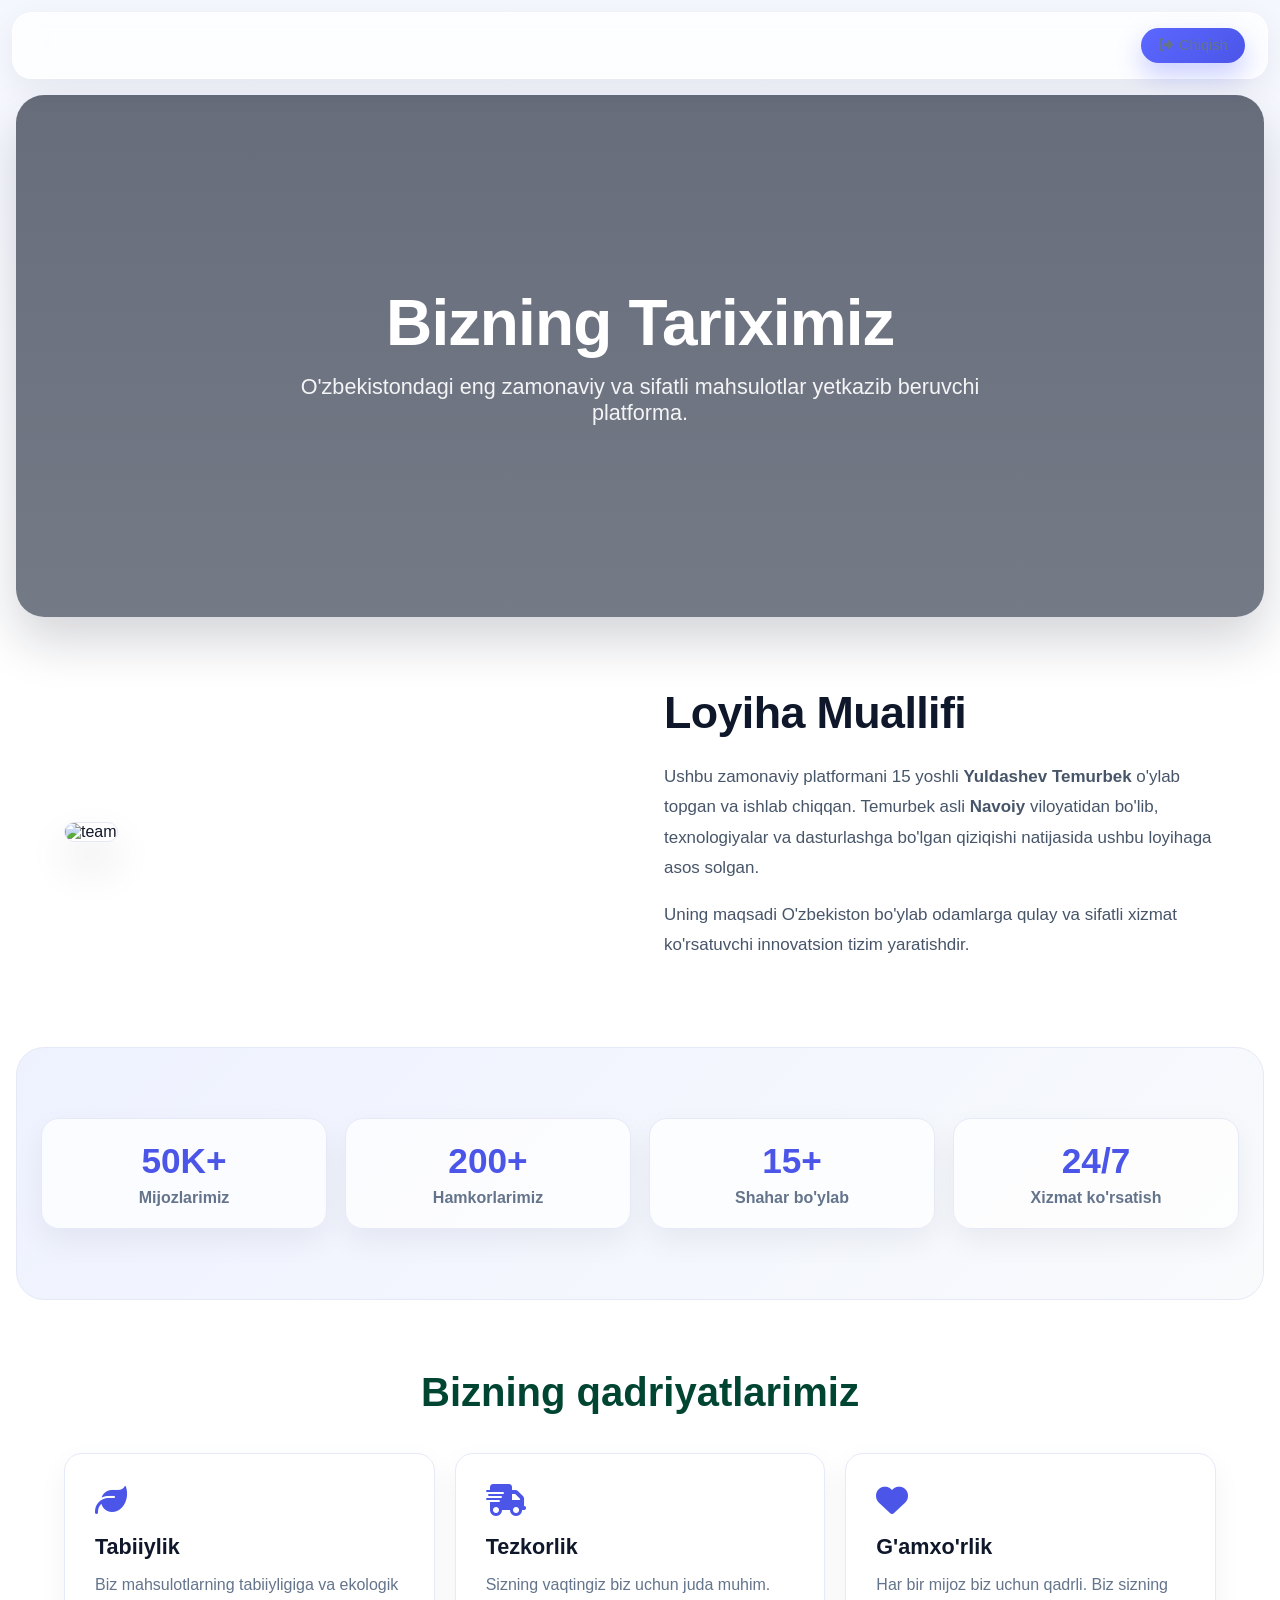
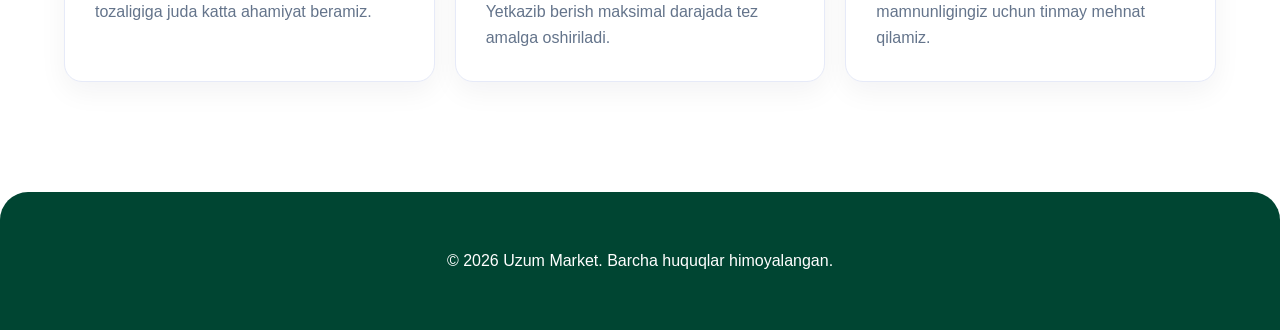
==== commit 75b8015a: "Created details page and linked all Batafsil buttons" ====
--- a/about.html
+++ b/about.html
@@ -3,210 +3,281 @@
 <head>
     <meta charset="UTF-8">
     <meta name="viewport" content="width=device-width, initial-scale=1.0">
-    <title>Batafsil - Uzum Market</title>
+    <title>Biz haqimizda - Uzum Market</title>
     <link rel="stylesheet" href="styles.css">
     <link href="https://fonts.googleapis.com/css2?family=Outfit:wght@300;400;600;700&display=swap" rel="stylesheet">
     <link href="https://cdnjs.cloudflare.com/ajax/libs/font-awesome/6.4.0/css/all.min.css" rel="stylesheet">
     <style>
         body {
             font-family: 'Outfit', sans-serif;
-            background: #f8fafc;
-            color: #1e293b;
-            line-height: 1.6;
-        }
-        
-        .header-simple {
+            background: linear-gradient(180deg, #f5f7ff 0%, #ffffff 32%);
+            color: #0f172a;
+            overflow-x: hidden;
+        }
+
+        .about-exit-btn {
+            text-decoration: none;
+            padding: 0.58rem 1.1rem;
+            font-size: 0.88rem;
+        }
+
+        .about-hero {
+            min-height: 58vh;
+            margin: 1rem 1rem 0;
+            border-radius: 28px;
+            background: linear-gradient(rgba(15, 23, 42, 0.62), rgba(30, 41, 59, 0.62)), url('https://images.unsplash.com/photo-1542838132-92c53300491e?ixlib=rb-1.2.1&auto=format&fit=crop&w=1350&q=80');
+            background-size: cover;
+            background-position: center;
+            display: flex;
+            align-items: center;
+            justify-content: center;
+            color: white;
+            text-align: center;
+            box-shadow: 0 24px 50px rgba(15, 23, 42, 0.18);
+        }
+
+        .hero-content h1 {
+            font-size: clamp(2.4rem, 6vw, 4rem);
+            margin-bottom: 14px;
+            font-weight: 700;
+            letter-spacing: -0.8px;
+        }
+
+        .hero-content p {
+            font-size: clamp(1rem, 2.6vw, 1.35rem);
+            opacity: 0.92;
+            max-width: 720px;
+            margin: 0 auto;
+        }
+
+        .section {
+            padding: 70px 24px;
+            max-width: 1200px;
+            margin: 0 auto;
+        }
+
+        .grid-2 {
+            display: grid;
+            grid-template-columns: 1fr 1fr;
+            gap: 48px;
+            align-items: center;
+        }
+
+        .story-text h2 {
+            font-size: clamp(2rem, 4.3vw, 2.8rem);
+            color: #0f172a;
+            margin-bottom: 24px;
+            letter-spacing: -0.6px;
+        }
+
+        .story-text p {
+            font-size: 1.06rem;
+            line-height: 1.8;
+            color: #475569;
+            margin-bottom: 16px;
+        }
+
+        .story-img img {
+            width: 100%;
+            border-radius: 26px;
+            border: 1px solid #e5e9f7;
+            box-shadow: 0 22px 44px rgba(15, 23, 42, 0.12);
+        }
+
+        .stats {
+            background: linear-gradient(135deg, #eef2ff, #f8fafc);
+            padding: 70px 24px;
+            margin: 0 1rem;
+            border-radius: 28px;
+            border: 1px solid #e5e9f7;
+        }
+
+        .stats-grid {
+            display: grid;
+            grid-template-columns: repeat(4, 1fr);
+            gap: 18px;
+            max-width: 1200px;
+            margin: 0 auto;
+            text-align: center;
+        }
+
+        .stat-item {
+            background: rgba(255, 255, 255, 0.75);
+            border: 1px solid #e6eaf8;
+            border-radius: 18px;
+            padding: 1.35rem 1rem;
+            box-shadow: 0 12px 30px rgba(15, 23, 42, 0.06);
+        }
+
+        .stat-item h3 {
+            font-size: 2.2rem;
+            color: #4b55e8;
+            margin-bottom: 8px;
+        }
+
+        .stat-item p {
+            font-size: 1rem;
+            color: #64748b;
+            font-weight: 600;
+        }
+
+        .values-grid {
+            display: grid;
+            grid-template-columns: repeat(3, 1fr);
+            gap: 20px;
+            margin-top: 38px;
+        }
+
+        .value-card {
+            padding: 30px;
             background: white;
-            padding: 1rem 2rem;
-            display: flex;
-            justify-content: space-between;
-            align-items: center;
-            box-shadow: 0 2px 10px rgba(0,0,0,0.05);
-            position: sticky;
-            top: 0;
-            z-index: 100;
-        }
-
-        .about-container {
-            max-width: 1000px;
-            margin: 40px auto;
-            padding: 0 20px;
-        }
-
-        .hero-card {
-            background: linear-gradient(135deg, #004532, #0d4a36);
-            color: white;
-            padding: 60px;
-            border-radius: 30px;
-            margin-bottom: 40px;
+            border-radius: 18px;
+            border: 1px solid #e6eaf8;
+            transition: transform 0.25s ease, box-shadow 0.25s ease, border-color 0.25s ease;
+            box-shadow: 0 10px 28px rgba(15, 23, 42, 0.05);
+        }
+
+        .value-card:hover {
+            transform: translateY(-6px);
+            box-shadow: 0 20px 36px rgba(15, 23, 42, 0.1);
+            border-color: #cfd8ff;
+        }
+
+        .value-card i {
+            font-size: 2rem;
+            color: #4b55e8;
+            margin-bottom: 18px;
+        }
+
+        .value-card h4 {
+            font-size: 1.35rem;
+            margin-bottom: 12px;
+            color: #0f172a;
+        }
+
+        .value-card p {
+            color: #64748b;
+            line-height: 1.65;
+        }
+
+        footer {
+            background: linear-gradient(180deg, #0f172a, #111827);
+            color: #cbd5e1;
+            padding: 60px 20px;
             text-align: center;
-            box-shadow: 0 20px 40px rgba(0,69,50,0.2);
-        }
-
-        .hero-card h1 {
-            font-size: 3rem;
-            margin-bottom: 20px;
-            font-weight: 700;
-        }
-
-        .feature-section {
-            display: grid;
-            grid-template-columns: repeat(2, 1fr);
-            gap: 30px;
-            margin-bottom: 60px;
-        }
-
-        .info-card {
-            background: white;
-            padding: 30px;
-            border-radius: 20px;
-            box-shadow: 0 10px 30px rgba(0,0,0,0.03);
-            border: 1px solid #eef2f6;
-            transition: transform 0.3s ease;
-        }
-
-        .info-card:hover {
-            transform: translateY(-5px);
-        }
-
-        .info-card i {
-            font-size: 2.5rem;
-            color: #004532;
-            margin-bottom: 20px;
-            display: block;
-        }
-
-        .info-card h3 {
-            font-size: 1.5rem;
-            margin-bottom: 15px;
-            color: #0f172a;
-        }
-
-        .author-section {
-            background: white;
-            padding: 50px;
-            border-radius: 30px;
-            border-left: 8px solid #004532;
-            box-shadow: 0 15px 45px rgba(0,0,0,0.05);
-            margin-top: 80px;
-            position: relative;
-            overflow: hidden;
-        }
-
-        .author-section::after {
-            content: '✦';
-            position: absolute;
-            right: -20px;
-            bottom: -20px;
-            font-size: 150px;
-            color: rgba(0,69,50,0.05);
-            z-index: 0;
-        }
-
-        .author-content {
-            position: relative;
-            z-index: 1;
-        }
-
-        .author-title {
-            font-size: 0.8rem;
-            text-transform: uppercase;
-            letter-spacing: 2px;
-            color: #004532;
-            font-weight: 700;
-            margin-bottom: 15px;
-            display: block;
-        }
-
-        .author-text {
-            font-size: 1.4rem;
-            color: #334155;
-            font-weight: 400;
-            line-height: 1.8;
-            font-style: italic;
-        }
-
-        .btn-back {
-            display: inline-flex;
-            align-items: center;
-            gap: 10px;
-            background: #1a1a1a;
-            color: white;
-            padding: 12px 25px;
-            border-radius: 50px;
-            text-decoration: none;
-            font-weight: 600;
-            transition: all 0.3s ease;
-        }
-
-        .btn-back:hover {
-            background: #000;
-            transform: scale(1.05);
+            margin-top: 40px;
+            border-radius: 28px 28px 0 0;
+        }
+
+        @media (max-width: 960px) {
+            .grid-2 {
+                grid-template-columns: 1fr;
+            }
+
+            .stats-grid {
+                grid-template-columns: repeat(2, 1fr);
+            }
+
+            .values-grid {
+                grid-template-columns: 1fr;
+            }
         }
 
         @media (max-width: 768px) {
-            .feature-section { grid-template-columns: 1fr; }
-            .hero-card { padding: 30px; }
-            .hero-card h1 { font-size: 2rem; }
-            .author-section { padding: 30px; }
-            .author-text { font-size: 1.1rem; }
+            .about-hero {
+                margin: 0.6rem;
+                border-radius: 20px;
+                min-height: 46vh;
+            }
+
+            .stats {
+                margin: 0 0.6rem;
+                border-radius: 20px;
+                padding: 44px 16px;
+            }
+
+            .stats-grid {
+                grid-template-columns: 1fr;
+            }
         }
     </style>
 </head>
 <body>
 
-    <header class="header-simple">
-        <a href="index.html" class="logo" style="text-decoration: none; color: inherit; display: flex; align-items: center; gap: 10px;">
-            <div class="logo-icon" style="background: #004532; color: white; padding: 5px 10px; border-radius: 8px;">✦</div>
-            <span style="font-weight: 700; font-size: 1.2rem;">Uzum Market</span>
-        </a>
-        <a href="index.html" class="btn-back">
-            <i class="fas fa-arrow-left"></i> Orqaga
-        </a>
+    <header class="header">
+        <div class="logo"></div>
+        <nav class="nav">
+            <a href="index.html" class="btn btn-primary about-exit-btn">
+                <i class="fas fa-sign-out-alt"></i> Chiqish
+            </a>
+        </nav>
     </header>
 
-    <div class="about-container">
-        <section class="hero-card">
-            <h1>Platforma haqida</h1>
-            <p>Uzum Market — bu sizning kundalik ehtiyojlaringiz uchun yaratilgan zamonaviy e-tijorat ekotizimidir. Biz texnologiya va qulaylikni birlashtiramiz.</p>
-        </section>
-
-        <div class="feature-section">
-            <div class="info-card">
-                <i class="fas fa-rocket"></i>
-                <h3>Tezkor ishlash</h3>
-                <p>Sayt eng zamonaviy texnologiyalar asosida qurilgan bo'lib, har qanday qurilmada soniyalar ichida yuklanadi.</p>
-            </div>
-            <div class="info-card">
-                <i class="fas fa-shield-alt"></i>
-                <h3>Xavfsiz login</h3>
-                <p>Google OAuth integratsiyasi orqali bir marta bosish bilan xavfsiz ro'yxatdan o'tish va tizimga kirish imkoniyati.</p>
-            </div>
-            <div class="info-card">
-                <i class="fas fa-shopping-basket"></i>
-                <h3>Aqlli savat</h3>
-                <p>Mahsulotlarni savatga qo'shish, ularni boshqarish va buyurtma berish jarayoni maksimal darajada soddalashtirilgan.</p>
-            </div>
-            <div class="info-card">
-                <i class="fas fa-cloud-sun"></i>
-                <h3>Offline rejim</h3>
-                <p>Internet uzilgan taqdirda ham mahsulotlarni ko'rish va tizimdan foydalanishni davom ettirish imkonini beruvchi LocalStorage texnologiyasi.</p>
-            </div>
-        </div>
-
-        <section class="author-section">
-            <div class="author-content">
-                <span class="author-title">Loyiha Asoschisi</span>
-                <p class="author-text">
-                    "Ushbu zamonaviy platformani 15 yoshli Yuldashev Temurbek o'ylab topgan va ishlab chiqqan. Temurbek asli Navoiy viloyatidan bo'lib, texnologiyalar va dasturlashga bo'lgan qiziqishi natijasida ushbu loyihaga asos solgan."
-                </p>
-            </div>
-        </section>
-
-        <footer style="text-align: center; margin-top: 60px; padding-bottom: 40px; color: #888; font-size: 0.9rem;">
-            &copy; 2026 Uzum Market. Barcha huquqlar himoyalangan.
-        </footer>
-    </div>
+    <section class="about-hero">
+        <div class="hero-content">
+            <h1>Bizning Tariximiz</h1>
+            <p>O'zbekistondagi eng zamonaviy va sifatli mahsulotlar yetkazib beruvchi platforma.</p>
+        </div>
+    </section>
+
+    <section class="section">
+        <div class="grid-2">
+            <div class="story-img">
+                <img src="https://images.unsplash.com/photo-1534483509719-3feaee7c30da?ixlib=rb-1.2.1&auto=format&fit=crop&w=1350&q=80" alt="team">
+            </div>
+            <div class="story-text">
+                <h2>Loyiha Muallifi</h2>
+                <p>Ushbu zamonaviy platformani 15 yoshli <b>Yuldashev Temurbek</b> o'ylab topgan va ishlab chiqqan. Temurbek asli <b>Navoiy</b> viloyatidan bo'lib, texnologiyalar va dasturlashga bo'lgan qiziqishi natijasida ushbu loyihaga asos solgan.</p>
+                <p>Uning maqsadi O'zbekiston bo'ylab odamlarga qulay va sifatli xizmat ko'rsatuvchi innovatsion tizim yaratishdir.</p>
+            </div>
+        </div>
+    </section>
+
+    <section class="stats">
+        <div class="stats-grid">
+            <div class="stat-item">
+                <h3>50K+</h3>
+                <p>Mijozlarimiz</p>
+            </div>
+            <div class="stat-item">
+                <h3>200+</h3>
+                <p>Hamkorlarimiz</p>
+            </div>
+            <div class="stat-item">
+                <h3>15+</h3>
+                <p>Shahar bo'ylab</p>
+            </div>
+            <div class="stat-item">
+                <h3>24/7</h3>
+                <p>Xizmat ko'rsatish</p>
+            </div>
+        </div>
+    </section>
+
+    <section class="section">
+        <h2 style="text-align:center; font-size: 2.5rem; color: #004532; margin-bottom: 20px;">Bizning qadriyatlarimiz</h2>
+        <div class="values-grid">
+            <div class="value-card">
+                <i class="fas fa-leaf"></i>
+                <h4>Tabiiylik</h4>
+                <p>Biz mahsulotlarning tabiiyligiga va ekologik tozaligiga juda katta ahamiyat beramiz.</p>
+            </div>
+            <div class="value-card">
+                <i class="fas fa-shipping-fast"></i>
+                <h4>Tezkorlik</h4>
+                <p>Sizning vaqtingiz biz uchun juda muhim. Yetkazib berish maksimal darajada tez amalga oshiriladi.</p>
+            </div>
+            <div class="value-card">
+                <i class="fas fa-heart"></i>
+                <h4>G'amxo'rlik</h4>
+                <p>Har bir mijoz biz uchun qadrli. Biz sizning mamnunligingiz uchun tinmay mehnat qilamiz.</p>
+            </div>
+        </div>
+    </section>
+
+    <footer style="background:#004532; color:white; padding: 60px 20px; text-align:center;">
+        <p>&copy; 2026 Uzum Market. Barcha huquqlar himoyalangan.</p>
+    </footer>
 
 </body>
 </html>
